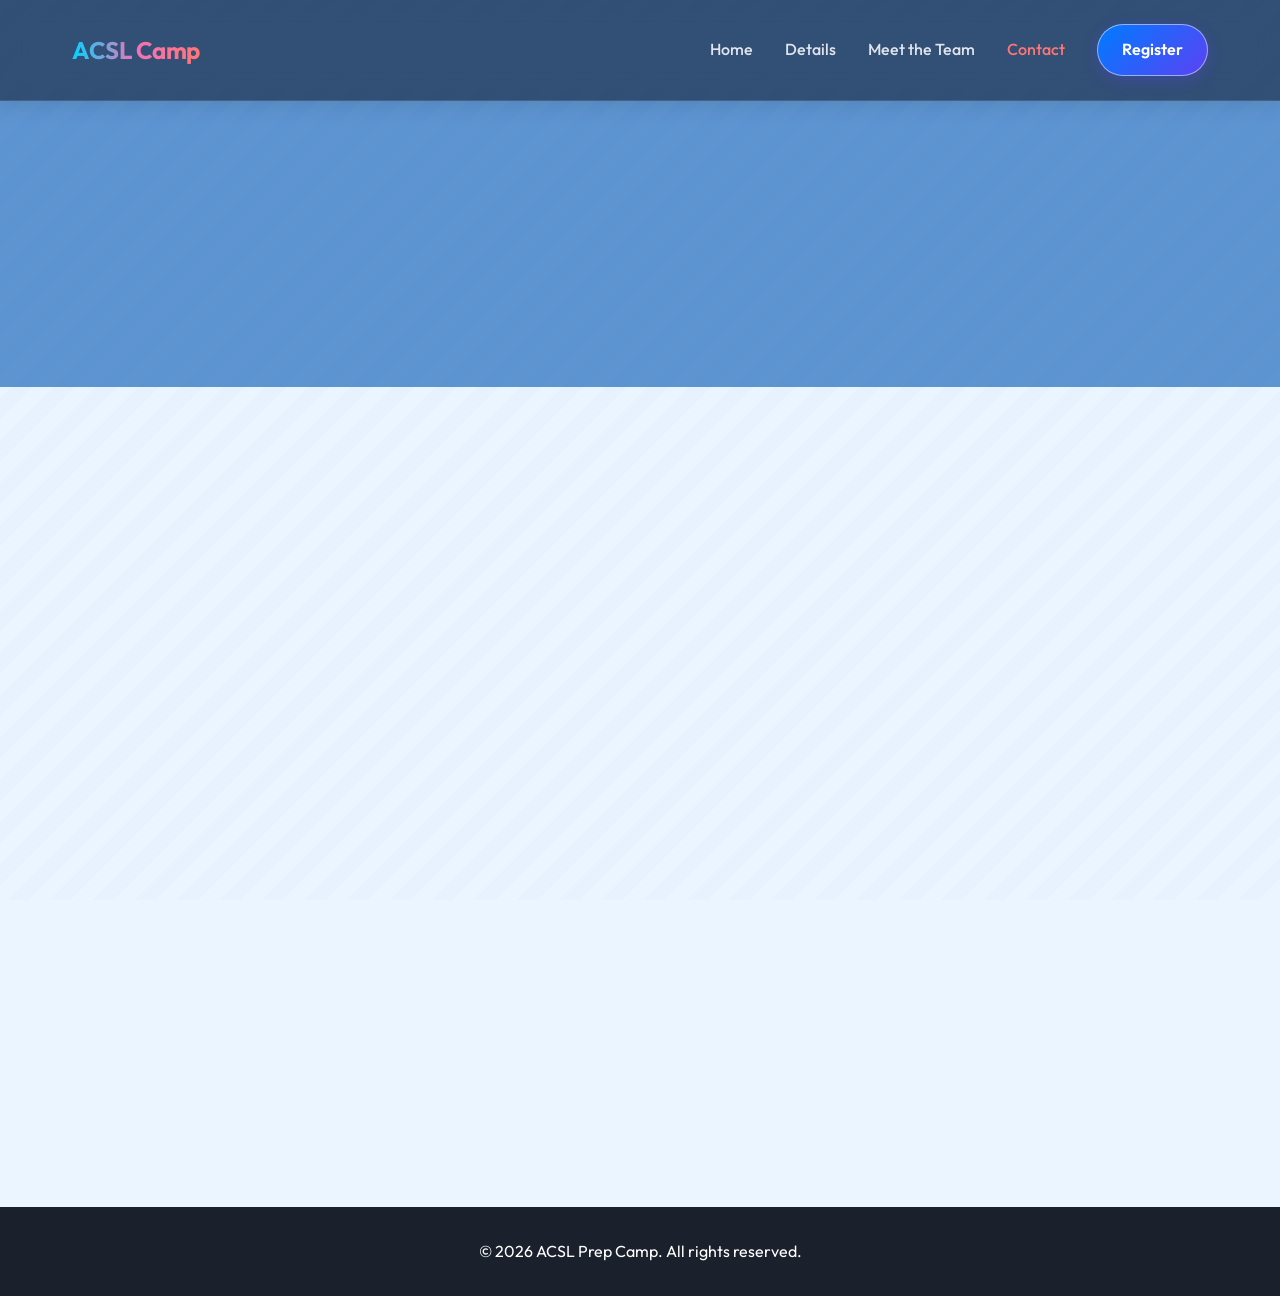
==== contact/index.html @ 1a42ae2a "feat: implement secondary pages routing" ====
<!DOCTYPE html>
<html lang="en">
<head>
    <meta charset="UTF-8">
    <meta name="viewport" content="width=device-width, initial-scale=1.0">
    <title>Contact | ACSL Prep Camp</title>
    <link rel="stylesheet" href="/style.css">
    <link rel="icon" type="image/png" href="/assets/logo_icon.png">
    
</head>
<body>
    <nav>
        <div class="nav-container">
            <a href="/" class="logo">ACSL Camp</a>
            <div class="nav-links">
                <a href="/">Home</a>
                <a href="/details/">Details</a>
                <a href="/team/">Meet the Team</a>
                <a href="/contact/" class="active">Contact</a>
                <a href="https://forms.gle/ZKFSFb9E8VmWX8wA8" target="_blank" class="btn-primary">Register</a>
            </div>
        </div>
    </nav>

    <header class="page-header hero-contact">
        <div class="header-content reveal">
            <h1>Contact Us</h1>
            <p>Have questions? We're here to help.</p>
        </div>
    </header>

    <section class="section">
        <div class="container" style="max-width: 800px; display: flex; flex-direction: column; gap: 2rem;">
                <div class="glass-card contact-wrapper reveal" style="display: flex; flex-direction: column; justify-content: center;">
                    <h2>Get In Touch</h2>
                    <p style="margin-bottom: 2rem;">If you have any questions regarding the camp schedule, curriculum, or registration process, please feel free to reach out to us via email.</p>
                    <a href="mailto:ACSLcamp26@gmail.com" class="contact-email" style="margin-top: auto; margin-bottom: 0;">ACSLcamp26@gmail.com</a>
                </div>
                <div class="glass-card contact-wrapper reveal" style="display: flex; flex-direction: column; justify-content: center;">
                    <h2>Ready to join?</h2>
                    <p style="margin-bottom: 2rem;">We look forward to seeing you in our classes!</p>
                    <a href="https://forms.gle/ZKFSFb9E8VmWX8wA8" target="_blank" class="btn-primary" style="font-size: 1.2rem; padding: 1rem 2rem; display: inline-block; margin-top: auto; margin-bottom: 0;">Click Here to Register</a>
                </div>
        </div>
    </section>

    <footer>
        <p>&copy; 2026 ACSL Prep Camp. All rights reserved.</p>
    </footer>

    <script src="/script.js"></script>
</body>
</html>
---- style.css ----
@import url('https://fonts.googleapis.com/css2?family=Outfit:wght@300;400;600;700&display=swap');

:root {
    --primary-blue: #0056b3;
    --bright-blue: #007bff;
    --light-blue: #e3f2fd;
    --text-dark: #1a202c;
    --text-light: #4a5568;
    --accent: #ff7675;
    --glass-bg: rgba(255, 255, 255, 0.98);
    --glass-border: rgba(226, 232, 240, 0.8);
    --glass-shadow: 0 4px 20px 0 rgba(0, 38, 90, 0.05);
}

* {
    margin: 0;
    padding: 0;
    box-sizing: border-box;
}

body {
    font-family: 'Outfit', sans-serif;
    color: var(--text-dark);
    background-color: #ebf5ff;
    background-image: repeating-linear-gradient(-45deg, #ebf5ff 0px, #ebf5ff 15px, #e8f2ff 15px, #e8f2ff 30px);
    background-attachment: fixed;
    min-height: 100vh;
    overflow-x: hidden;
    line-height: 1.6;
}

@keyframes gradientBG {
    0% { background-position: 0% 50%; }
    50% { background-position: 100% 50%; }
    100% { background-position: 0% 50%; }
}

/* Navbar */
nav {
    position: fixed;
    top: 0;
    left: 0;
    width: 100%;
    z-index: 1000;
    background: rgba(15, 23, 42, 0.55);
    border-bottom: 1px solid rgba(255, 255, 255, 0.1);
    box-shadow: 0 4px 20px rgba(0,0,0,0.1);
    backdrop-filter: blur(16px);
    -webkit-backdrop-filter: blur(16px);
}

.nav-container {
    max-width: 1200px;
    margin: 0 auto;
    display: flex;
    justify-content: space-between;
    align-items: center;
    padding: 1.5rem 2rem;
}

.logo {
    font-size: 1.5rem;
    font-weight: 700;
    background: linear-gradient(90deg, #00d4ff, #f472b6, var(--accent));
    -webkit-background-clip: text;
    -webkit-text-fill-color: transparent;
    text-decoration: none;
    letter-spacing: -0.5px;
}

.nav-links {
    display: flex;
    gap: 2rem;
    align-items: center;
}

.nav-links a:not(.btn-primary) {
    text-decoration: none;
    color: rgba(255, 255, 255, 0.85);
    font-weight: 500;
    transition: color 0.3s ease;
}

a:not(.btn-primary):not(.logo):hover {
    color: var(--accent);
}

.nav-links a:hover, .nav-links a.active {
    color: var(--accent);
}

.btn-primary {
    display: inline-block;
    text-decoration: none;
    background: linear-gradient(135deg, var(--bright-blue), #5b42f3);
    color: white !important;
    padding: 0.75rem 1.5rem;
    border-radius: 50px;
    font-weight: 600;
    border: 1px solid rgba(255, 255, 255, 0.5);
    box-shadow: 0 4px 15px rgba(91, 66, 243, 0.3);
    transition: transform 0.25s ease-out, box-shadow 0.25s ease-out !important;
}

.btn-primary:hover {
    transform: translateY(-2px);
    box-shadow: 0 6px 20px rgba(0, 123, 255, 0.4);
}

/* Page Header / Hero */
.page-header {
    padding: 11rem 2rem 4rem;
    background-image: url('assets/hero_bg.png');
    background-size: cover;
    background-position: center;
    background-attachment: fixed;
    position: relative;
    text-align: center;
    color: white;
}
.page-header.hero-details { background-image: url('assets/hero_details.png'); }
.page-header.hero-team { background-image: url('assets/hero_team.png'); }
.page-header.hero-contact { background-image: url('assets/hero_contact.png'); }

.page-header::before {
    content: '';
    position: absolute;
    top: 0; left: 0; right: 0; bottom: 0;
    background: rgba(0, 86, 179, 0.6); /* Blue overlay */
}

.header-content {
    position: relative;
    z-index: 1;
    max-width: 800px;
    margin: 0 auto;
}

.header-content h1 {
    font-size: 3.5rem;
    font-weight: 700;
    margin-bottom: 1rem;
    line-height: 1.2;
    text-shadow: 0 2px 10px rgba(0,0,0,0.2);
}

.header-content p {
    font-size: 1.25rem;
    font-weight: 300;
    margin-bottom: 2rem;
    text-shadow: 0 1px 5px rgba(0,0,0,0.2);
}

/* Content Sections */
.section {
    padding: 5rem 2rem;
}

.container {
    max-width: 1200px;
    margin: 0 auto;
}

.section-title {
    font-size: 2.5rem;
    color: var(--accent);
    text-align: center;
    margin-bottom: 3rem;
    font-weight: 700;
}

.section a:not(.btn-primary), .contact-wrapper a:not(.btn-primary):not(.contact-email) {
    color: var(--bright-blue);
    text-decoration: none;
    font-weight: 600;
    transition: color 0.3s ease;
}
.section a:not(.btn-primary):hover, .contact-wrapper a:not(.btn-primary):not(.contact-email):hover {
    color: var(--accent) !important;
}

/* Glass Cards */
.glass-card {
    background: var(--glass-bg);
    border: 2px solid transparent;
    background-clip: padding-box;
    border-radius: 20px;
    padding: 2.5rem;
    box-shadow: var(--glass-shadow);
    transition: transform 0.15s ease-in, box-shadow 0.15s ease-in;
    position: relative;
}

.glass-card::after {
    content: "";
    position: absolute;
    inset: -2px;
    border-radius: 20px;
    padding: 2px;
    background: linear-gradient(180deg, rgba(255,118,117,0.8), rgba(255,118,117,0.2), transparent);
    -webkit-mask: linear-gradient(#fff 0 0) content-box, linear-gradient(#fff 0 0);
    -webkit-mask-composite: destination-out;
    mask-composite: exclude;
    clip-path: inset(0 0 100% 0);
    transition: clip-path 0.15s ease-in, opacity 0.15s ease-in;
    pointer-events: none;
    opacity: 0;
}

.glass-card:hover {
    transform: translateY(-3px) scale(1.005);
    box-shadow: 0 15px 35px rgba(0, 38, 90, 0.1);
    transition: transform 0.2s ease-out, box-shadow 0.2s ease-out;
}

.glass-card:hover::after {
    opacity: 1;
    clip-path: inset(0 0 0 0);
    transition: clip-path 0.2s ease-out, opacity 0.2s ease-out;
}

/* Grid Layouts */
.grid-2 {
    display: grid;
    grid-template-columns: repeat(auto-fit, minmax(300px, 1fr));
    gap: 3rem;
    align-items: start;
    max-width: 1000px;
    margin: 0 auto;
}

.grid-details {
    display: grid;
    grid-template-columns: 1fr 2fr;
    gap: 2rem;
    align-items: stretch;
}

@media (max-width: 900px) {
    .grid-details {
        grid-template-columns: 1fr;
    }
}

.grid-3 {
    display: grid;
    grid-template-columns: repeat(auto-fit, minmax(300px, 1fr));
    gap: 2rem;
    align-items: stretch; /* Make boxes same height on instructors page */
}

/* Team Styles */
.team-member {
    text-align: center;
    display: flex;
    flex-direction: column;
}

.avatar-wrapper {
    position: relative;
    width: 150px;
    height: 150px;
    margin: 0 auto 1.5rem;
    border-radius: 50%;
    overflow: hidden;
    border: 4px solid var(--light-blue);
    box-shadow: 0 4px 15px rgba(0, 38, 90, 0.1);
}

.avatar-wrapper::after {
    content: '';
    position: absolute;
    inset: 0;
    /* Subtle blue to transparent gradient stopping early */
    background: linear-gradient(180deg, rgba(0, 123, 255, 0.4) 0%, rgba(0, 123, 255, 0) 35%);
    pointer-events: none;
}

.team-avatar {
    width: 100%;
    height: 100%;
    object-fit: cover;
    object-position: center 15%; /* Center on face instead of chest */
    display: block;
}

.team-member h3 {
    font-size: 1.5rem;
    color: var(--primary-blue);
    margin-bottom: 0.5rem;
}

.team-role {
    color: var(--accent);
    font-weight: 600;
    font-size: 1rem;
    margin-bottom: 1rem;
    text-transform: uppercase;
    letter-spacing: 1px;
}

.team-bio {
    color: var(--text-light);
    font-size: 0.95rem;
    text-align: left;
}

/* Details specific */
.details-list {
    list-style: none;
    margin-top: 1.5rem;
}

.details-list li {
    margin-bottom: 1rem;
    position: relative;
    padding-left: 1.5rem;
    color: var(--text-light);
}

.details-list li::before {
    content: '→';
    color: var(--accent);
    position: absolute;
    left: 0;
    font-weight: bold;
}

/* Contact specific */
.contact-wrapper {
    display: flex;
    flex-direction: column;
    align-items: center;
    text-align: center;
}
.contact-wrapper h2 {
    font-size: 2rem;
    margin-bottom: 1rem;
    color: var(--primary-blue);
}
.contact-wrapper p {
    font-size: 1.2rem;
    margin-bottom: 2rem;
}
.contact-email {
    font-size: 1.5rem;
    font-weight: 600;
    color: var(--text-dark);
    text-decoration: none;
    margin-bottom: 2rem;
    display: inline-block;
    border-bottom: 2px dashed var(--accent);
    transition: color 0.3s ease;
}
.contact-email:hover {
    color: var(--accent);
}

/* Animations */
.reveal {
    opacity: 0;
}
.revealed-done {
    opacity: 1;
    transform: none;
}

.reveal.active {
    animation: revealFade 0.6s ease-out forwards;
}

@keyframes revealFade {
    from { opacity: 0; transform: translateY(30px); }
    to { opacity: 1; transform: none; }
}

/* Footer */
footer {
    background: var(--text-dark);
    color: white;
    text-align: center;
    padding: 2rem;
    margin-top: 4rem;
}

@media (max-width: 768px) {
    .nav-container {
        flex-direction: column;
        padding: 1rem;
    }
    .nav-links {
        display: flex;
        flex-wrap: wrap;
        justify-content: center;
        gap: 1rem;
        margin-top: 1rem;
    }
    .nav-links a {
        font-size: 0.9rem;
    }
    .btn-primary {
        padding: 0.5rem 1rem;
        font-size: 0.9rem;
    }
    .header-content h1 {
        font-size: 2.5rem;
    }
}

/* Mobile / Touch Device Enhancements */
@media (hover: none) {
    .glass-card:active {
        transform: scale(0.98) !important;
        transition: transform 0.1s ease-out !important;
    }
    .btn-primary:active {
        transform: scale(0.95) !important;
        transition: transform 0.1s ease-out !important;
    }
    
    /* Make the border permanently visible but pulsing on mobile */
    .glass-card::after {
        opacity: 1;
        clip-path: inset(0 0 0 0);
        animation: pulseBorder 3s infinite alternate;
    }
}
@keyframes pulseBorder {
    0% { opacity: 0.3; }
    100% { opacity: 1; }
}
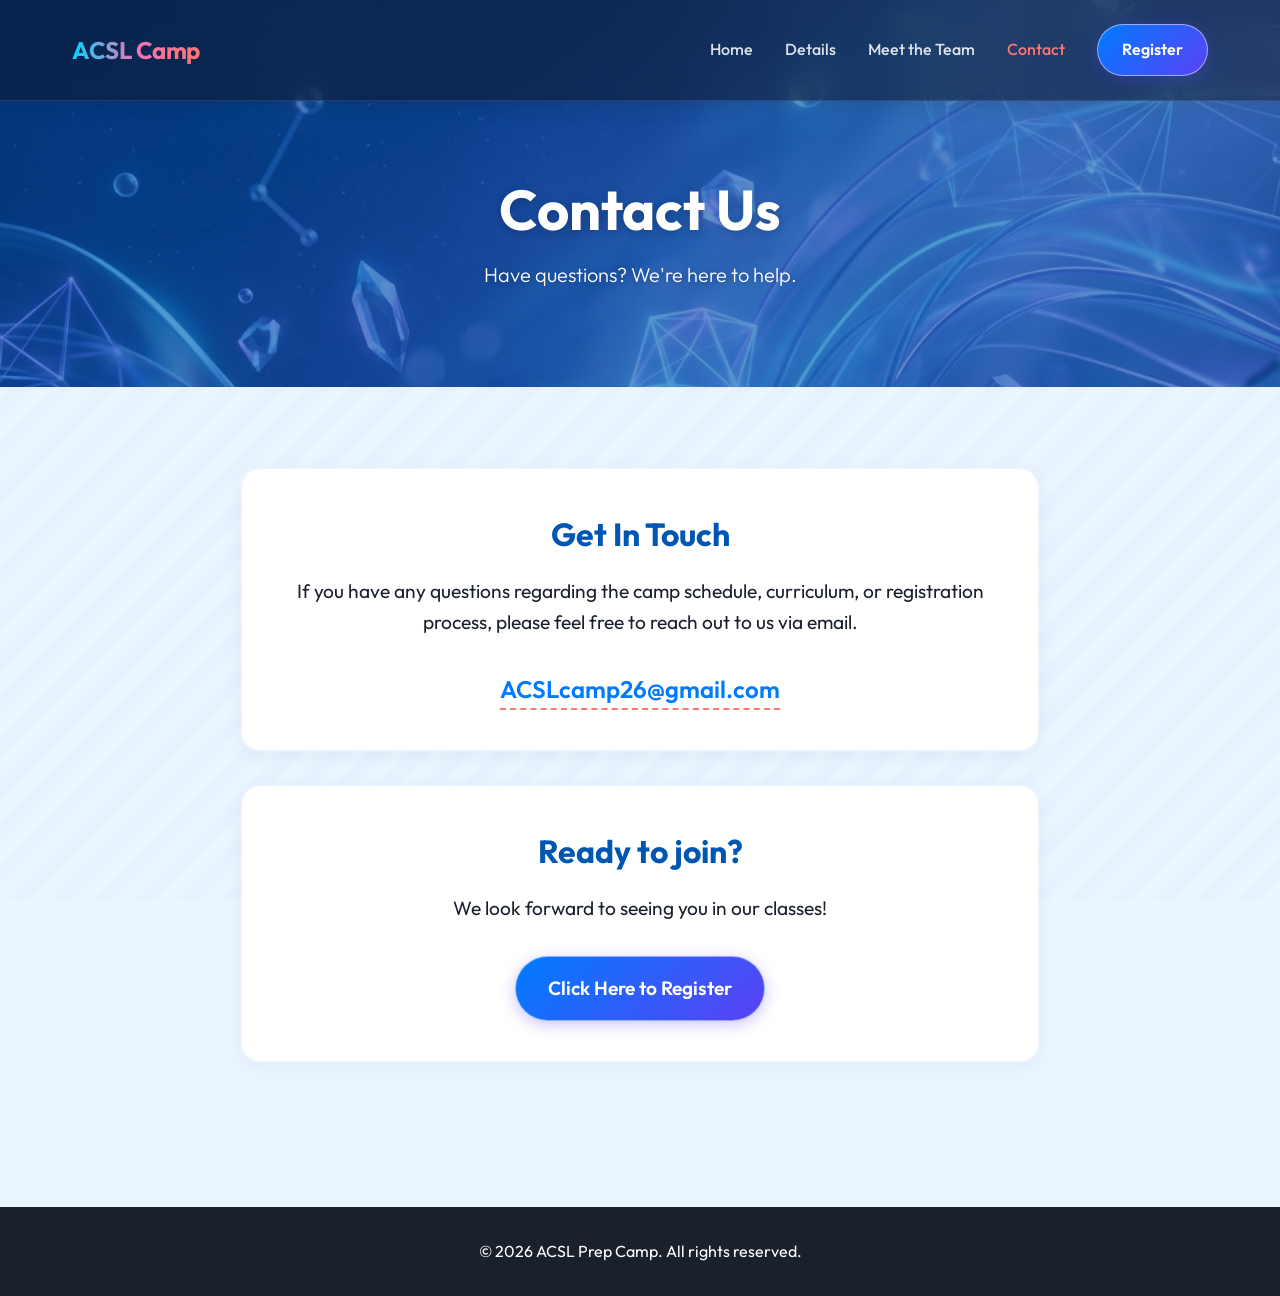
==== commit be8678d8: "chore: update registration link on contact page" ====
--- a/contact/index.html
+++ b/contact/index.html
@@ -17,7 +17,7 @@
                 <a href="/details/">Details</a>
                 <a href="/team/">Meet the Team</a>
                 <a href="/contact/" class="active">Contact</a>
-                <a href="https://forms.gle/ZKFSFb9E8VmWX8wA8" target="_blank" class="btn-primary">Register</a>
+                <a href="https://forms.gle/TVF2GzQSvAwbwAD89" target="_blank" class="btn-primary">Register</a>
             </div>
         </div>
     </nav>
@@ -39,7 +39,7 @@
                 <div class="glass-card contact-wrapper reveal" style="display: flex; flex-direction: column; justify-content: center;">
                     <h2>Ready to join?</h2>
                     <p style="margin-bottom: 2rem;">We look forward to seeing you in our classes!</p>
-                    <a href="https://forms.gle/ZKFSFb9E8VmWX8wA8" target="_blank" class="btn-primary" style="font-size: 1.2rem; padding: 1rem 2rem; display: inline-block; margin-top: auto; margin-bottom: 0;">Click Here to Register</a>
+                    <a href="https://forms.gle/TVF2GzQSvAwbwAD89" target="_blank" class="btn-primary" style="font-size: 1.2rem; padding: 1rem 2rem; display: inline-block; margin-top: auto; margin-bottom: 0;">Click Here to Register</a>
                 </div>
         </div>
     </section>
